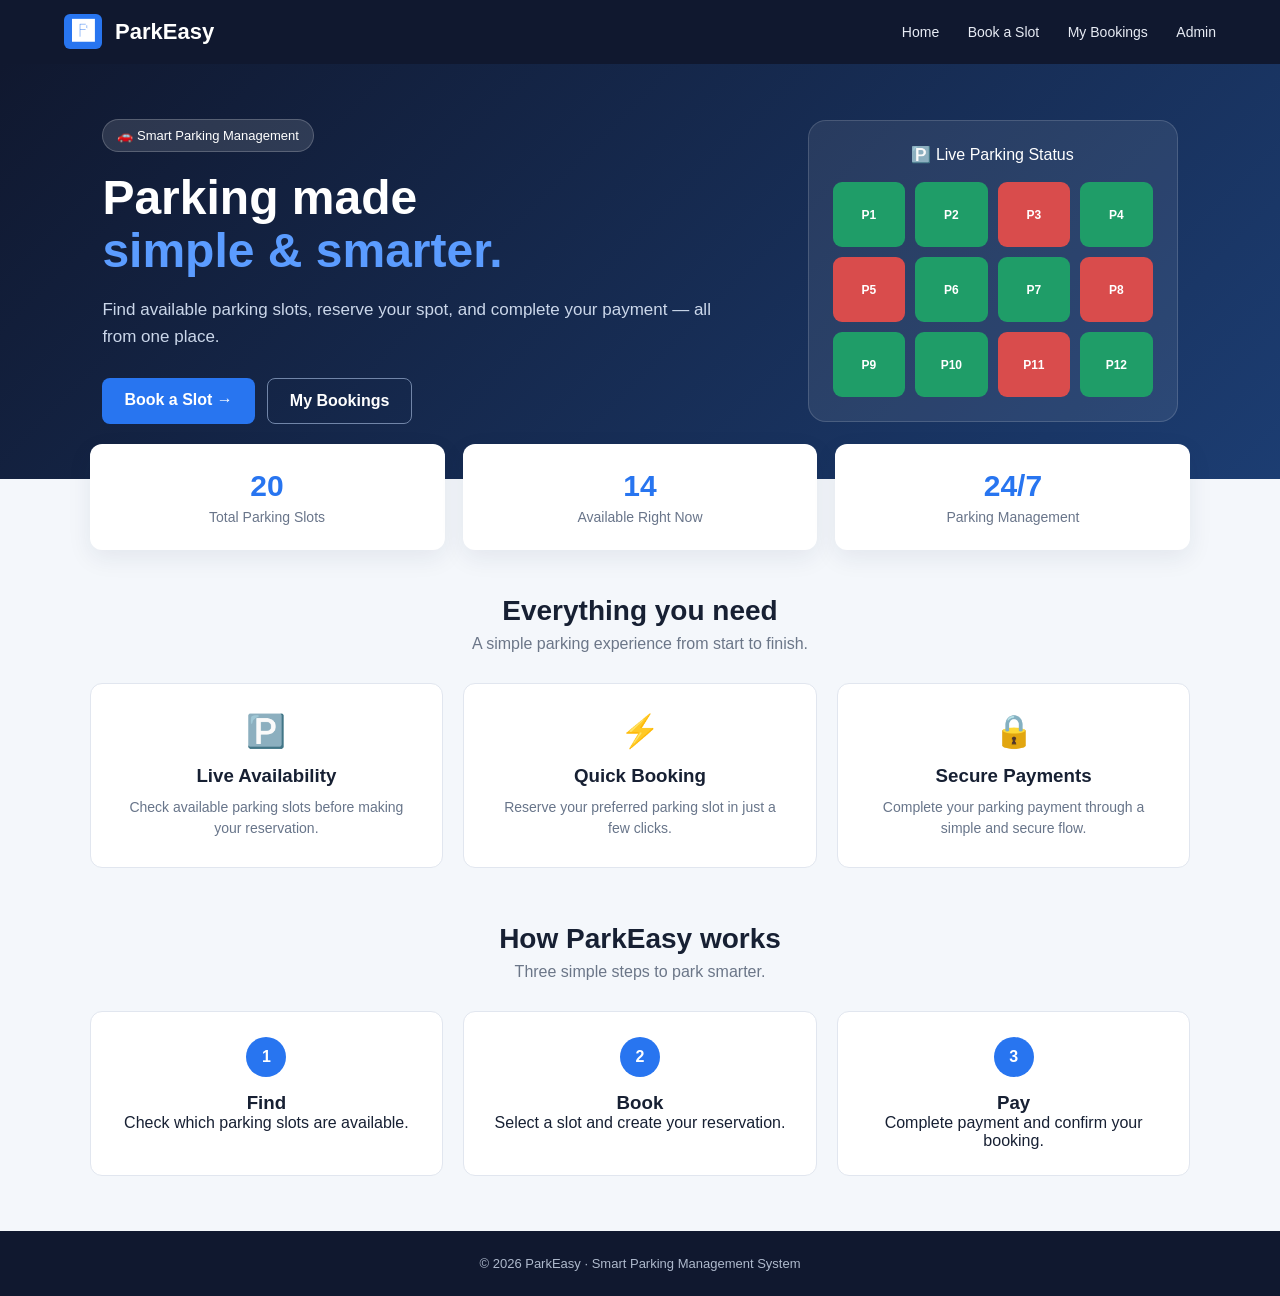
==== frontend/index.html @ f77ac180 "Initial commit - ParkEasy car parking system" ====
<!DOCTYPE html>
<html lang="en">
<head>
    <meta charset="UTF-8">
    <meta name="viewport" content="width=device-width, initial-scale=1.0">
    <title>ParkEasy — Smart Parking</title>

    <style>
        * {
            box-sizing: border-box;
            margin: 0;
            padding: 0;
        }

        body {
            font-family: Arial, sans-serif;
            background: #f4f7fb;
            color: #172033;
        }

        /* NAVBAR */
        nav {
            height: 64px;
            background: #10182f;
            color: white;
            display: flex;
            align-items: center;
            justify-content: space-between;
            padding: 0 5%;
        }

        .logo {
            font-size: 22px;
            font-weight: bold;
        }

        .logo span {
            background: #2875f0;
            padding: 5px 8px;
            border-radius: 6px;
            margin-right: 7px;
        }

        nav a {
            color: #e8ecf5;
            text-decoration: none;
            margin-left: 24px;
            font-size: 14px;
        }

        nav a:hover {
            color: #4d8dff;
        }

        /* HERO */
        .hero {
            min-height: 410px;
            background: linear-gradient(135deg, #10182f, #1c3d72);
            color: white;
            display: flex;
            align-items: center;
            justify-content: space-between;
            padding: 55px 8%;
            gap: 50px;
        }

        .hero-content {
            max-width: 620px;
        }

        .tag {
            display: inline-block;
            background: rgba(255,255,255,0.12);
            border: 1px solid rgba(255,255,255,0.2);
            padding: 8px 14px;
            border-radius: 20px;
            font-size: 13px;
            margin-bottom: 20px;
        }

        .hero h1 {
            font-size: 48px;
            line-height: 1.1;
            margin-bottom: 18px;
        }

        .hero h1 span {
            color: #5b9cff;
        }

        .hero p {
            color: #cbd7ea;
            font-size: 17px;
            line-height: 1.6;
            margin-bottom: 28px;
        }

        .buttons {
            display: flex;
            gap: 12px;
        }

        .btn {
            padding: 13px 22px;
            border-radius: 8px;
            text-decoration: none;
            font-weight: bold;
            display: inline-block;
        }

        .primary {
            background: #2875f0;
            color: white;
        }

        .primary:hover {
            background: #1c61d2;
        }

        .secondary {
            border: 1px solid #7185a8;
            color: white;
        }

        /* PARKING VISUAL */
        .parking-visual {
            width: 370px;
            min-width: 320px;
            background: rgba(255,255,255,0.08);
            border: 1px solid rgba(255,255,255,0.15);
            border-radius: 18px;
            padding: 24px;
        }

        .parking-title {
            text-align: center;
            margin-bottom: 18px;
            font-size: 16px;
        }

        .slots {
            display: grid;
            grid-template-columns: repeat(4, 1fr);
            gap: 10px;
        }

        .slot {
            height: 65px;
            border-radius: 9px;
            display: flex;
            align-items: center;
            justify-content: center;
            font-size: 12px;
            font-weight: bold;
        }

        .available {
            background: #1f9d68;
        }

        .occupied {
            background: #d94c4c;
        }

        /* STATS */
        .stats {
            width: 86%;
            margin: -35px auto 45px;
            position: relative;
            display: grid;
            grid-template-columns: repeat(3, 1fr);
            gap: 18px;
        }

        .stat {
            background: white;
            border-radius: 12px;
            padding: 25px;
            text-align: center;
            box-shadow: 0 8px 25px rgba(20,40,80,0.08);
        }

        .stat h2 {
            font-size: 30px;
            color: #2875f0;
            margin-bottom: 6px;
        }

        .stat p {
            color: #69758a;
            font-size: 14px;
        }

        /* SECTIONS */
        .section {
            width: 86%;
            margin: 0 auto 55px;
        }

        .section-title {
            text-align: center;
            margin-bottom: 30px;
        }

        .section-title h2 {
            font-size: 28px;
            margin-bottom: 8px;
        }

        .section-title p {
            color: #6b7688;
        }

        .features {
            display: grid;
            grid-template-columns: repeat(3, 1fr);
            gap: 20px;
        }

        .feature {
            background: white;
            border: 1px solid #e1e6ef;
            border-radius: 12px;
            padding: 28px;
            text-align: center;
        }

        .feature-icon {
            font-size: 32px;
            margin-bottom: 15px;
        }

        .feature h3 {
            margin-bottom: 10px;
        }

        .feature p {
            color: #68758a;
            line-height: 1.5;
            font-size: 14px;
        }

        /* HOW IT WORKS */
        .steps {
            display: grid;
            grid-template-columns: repeat(3, 1fr);
            gap: 20px;
        }

        .step {
            background: white;
            padding: 25px;
            border-radius: 12px;
            border: 1px solid #e1e6ef;
            text-align: center;
        }

        .number {
            width: 40px;
            height: 40px;
            margin: 0 auto 15px;
            background: #2875f0;
            color: white;
            border-radius: 50%;
            display: flex;
            align-items: center;
            justify-content: center;
            font-weight: bold;
        }

        /* FOOTER */
        footer {
            background: #10182f;
            color: #aeb9cc;
            text-align: center;
            padding: 25px;
            font-size: 13px;
        }

        /* MOBILE */
        @media (max-width: 850px) {
            .hero {
                flex-direction: column;
                text-align: center;
            }

            .buttons {
                justify-content: center;
            }

            .parking-visual {
                width: 100%;
            }

            .stats,
            .features,
            .steps {
                grid-template-columns: 1fr;
            }

            nav {
                padding: 0 20px;
            }

            nav a {
                margin-left: 10px;
            }

            .hero h1 {
                font-size: 36px;
            }
        }
    </style>
</head>

<body>

<nav>
    <div class="logo">
        <span>🅿</span> ParkEasy
    </div>

    <div>
        <a href="index.html">Home</a>
        <a href="booking.html">Book a Slot</a>
        <a href="mybookings.html">My Bookings</a>
        <a href="admin.html">Admin</a>
    </div>
</nav>

<section class="hero">

    <div class="hero-content">

        <div class="tag">🚗 Smart Parking Management</div>

        <h1>
            Parking made<br>
            <span>simple & smarter.</span>
        </h1>

        <p>
            Find available parking slots, reserve your spot,
            and complete your payment — all from one place.
        </p>

        <div class="buttons">
            <a href="booking.html" class="btn primary">Book a Slot →</a>
            <a href="mybookings.html" class="btn secondary">My Bookings</a>
        </div>

    </div>

    <div class="parking-visual">

        <div class="parking-title">
            🅿️ Live Parking Status
        </div>

        <div class="slots">
            <div class="slot available">P1</div>
            <div class="slot available">P2</div>
            <div class="slot occupied">P3</div>
            <div class="slot available">P4</div>

            <div class="slot occupied">P5</div>
            <div class="slot available">P6</div>
            <div class="slot available">P7</div>
            <div class="slot occupied">P8</div>

            <div class="slot available">P9</div>
            <div class="slot available">P10</div>
            <div class="slot occupied">P11</div>
            <div class="slot available">P12</div>
        </div>

    </div>

</section>

<section class="stats">

    <div class="stat">
        <h2>20</h2>
        <p>Total Parking Slots</p>
    </div>

    <div class="stat">
        <h2>14</h2>
        <p>Available Right Now</p>
    </div>

    <div class="stat">
        <h2>24/7</h2>
        <p>Parking Management</p>
    </div>

</section>

<section class="section">

    <div class="section-title">
        <h2>Everything you need</h2>
        <p>A simple parking experience from start to finish.</p>
    </div>

    <div class="features">

        <div class="feature">
            <div class="feature-icon">🅿️</div>
            <h3>Live Availability</h3>
            <p>
                Check available parking slots before making
                your reservation.
            </p>
        </div>

        <div class="feature">
            <div class="feature-icon">⚡</div>
            <h3>Quick Booking</h3>
            <p>
                Reserve your preferred parking slot in just
                a few clicks.
            </p>
        </div>

        <div class="feature">
            <div class="feature-icon">🔒</div>
            <h3>Secure Payments</h3>
            <p>
                Complete your parking payment through a
                simple and secure flow.
            </p>
        </div>

    </div>

</section>

<section class="section">

    <div class="section-title">
        <h2>How ParkEasy works</h2>
        <p>Three simple steps to park smarter.</p>
    </div>

    <div class="steps">

        <div class="step">
            <div class="number">1</div>
            <h3>Find</h3>
            <p>Check which parking slots are available.</p>
        </div>

        <div class="step">
            <div class="number">2</div>
            <h3>Book</h3>
            <p>Select a slot and create your reservation.</p>
        </div>

        <div class="step">
            <div class="number">3</div>
            <h3>Pay</h3>
            <p>Complete payment and confirm your booking.</p>
        </div>

    </div>

</section>

<footer>
    © 2026 ParkEasy · Smart Parking Management System
</footer>

</body>
</html>
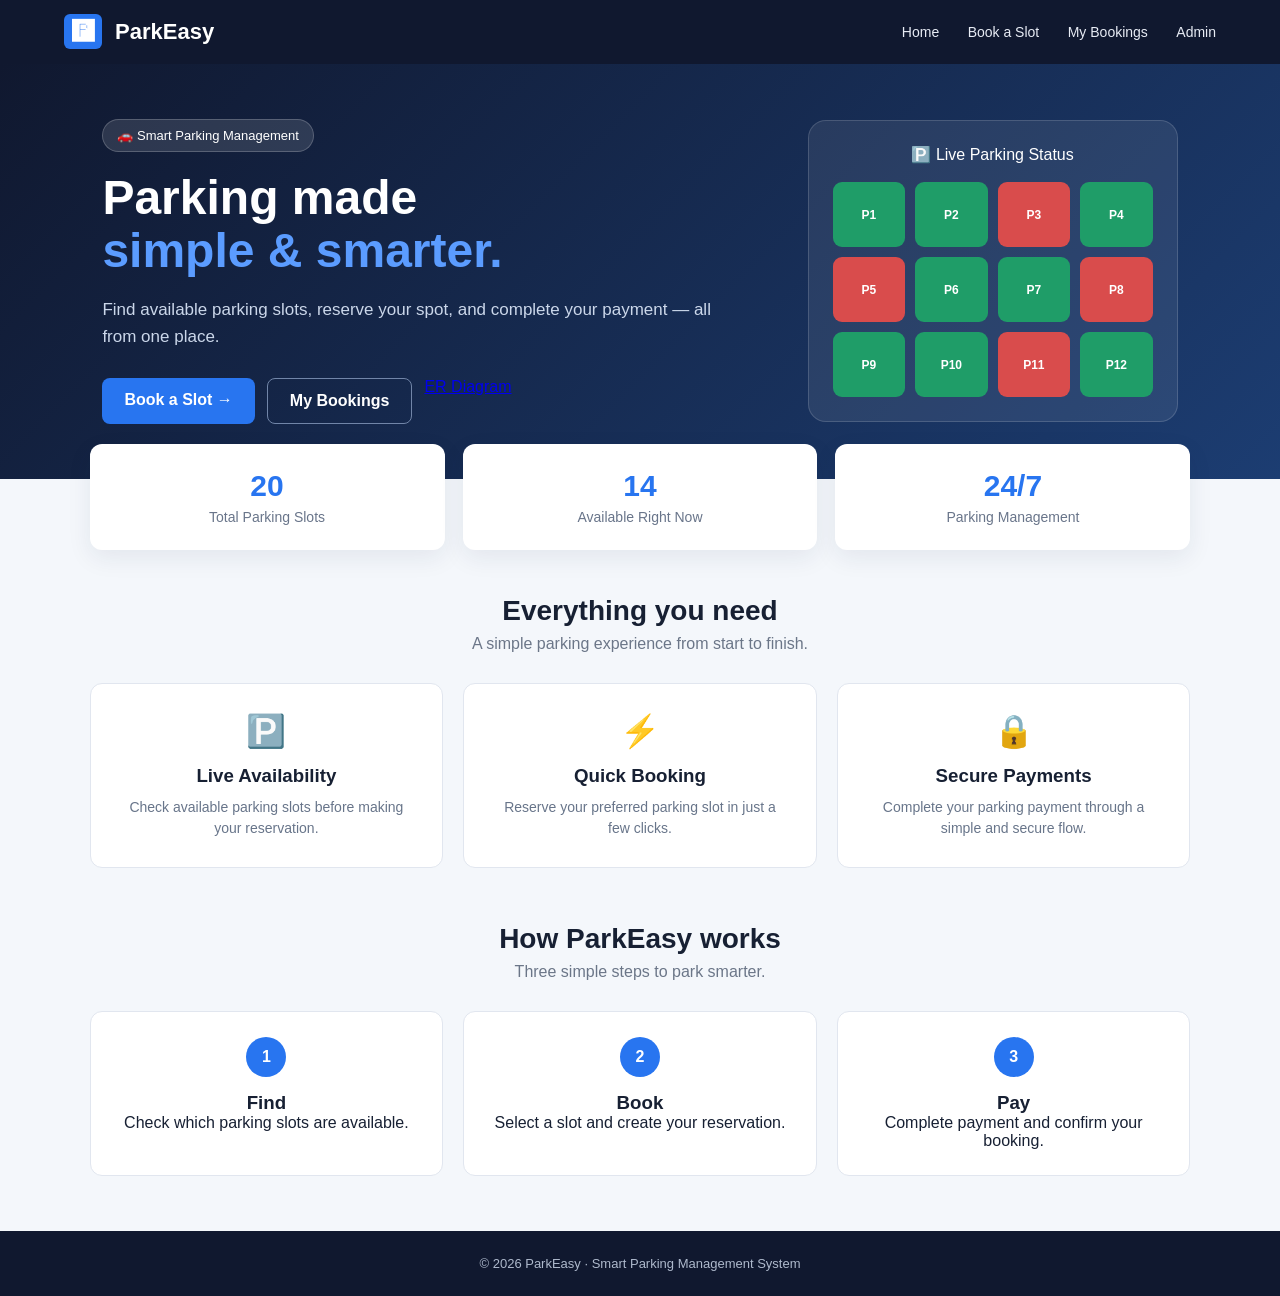
==== commit 1765f1b6: "added er - diagram and relational table" ====
--- a/frontend/index.html
+++ b/frontend/index.html
@@ -347,6 +347,7 @@
         <div class="buttons">
             <a href="booking.html" class="btn primary">Book a Slot →</a>
             <a href="mybookings.html" class="btn secondary">My Bookings</a>
+            <a href="er-diagram.html">ER Diagram</a>
         </div>
 
     </div>
